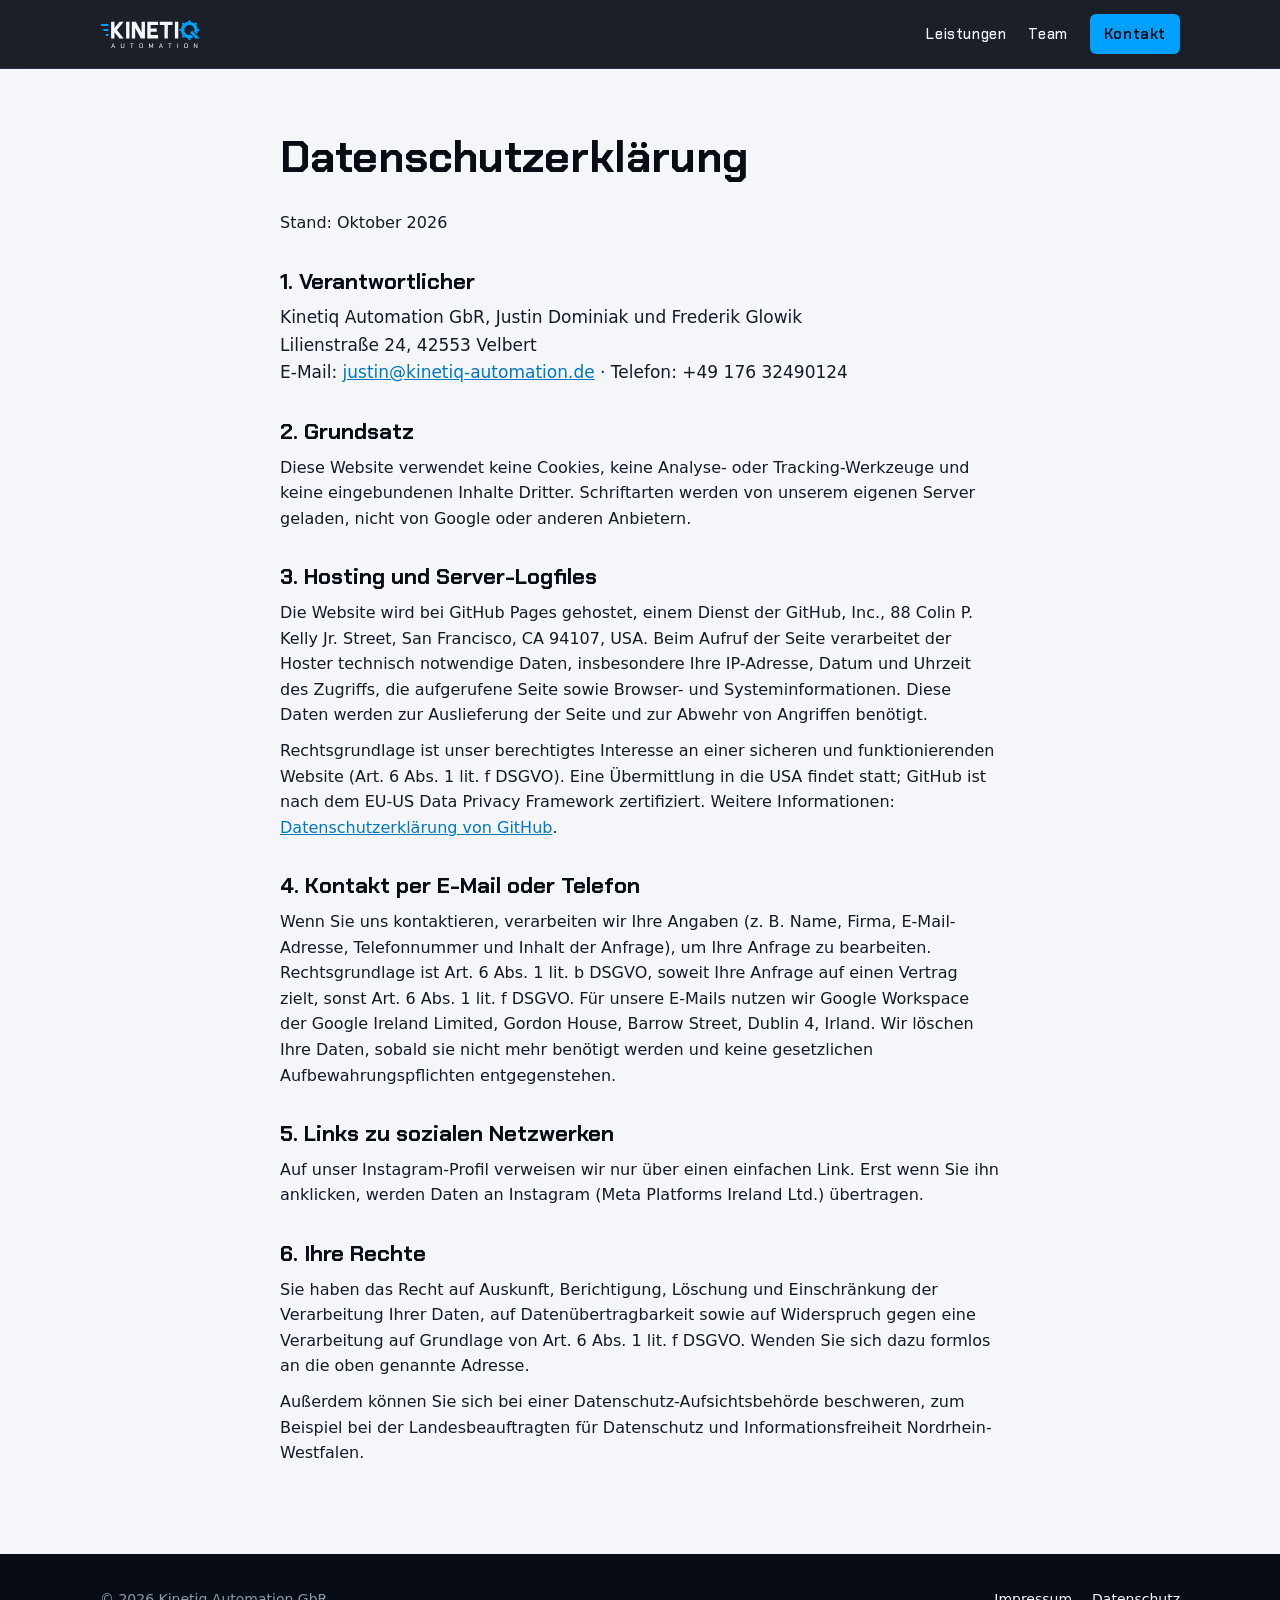
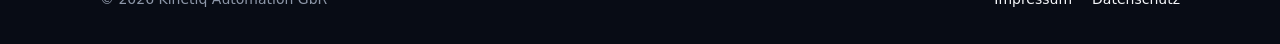
==== datenschutz.html @ 2aa6f2ab "Kinetiq Website: erste Version (ohne Teamfotos) Co-Authored-By: Claude Opus 5.5 <noreply@anthropic.c" ====
<!doctype html>
<html lang="de">
<head>
<meta charset="utf-8">
<meta name="viewport" content="width=device-width, initial-scale=1, viewport-fit=cover">
<title>Datenschutz – Kinetiq Automation</title>
<meta name="robots" content="noindex">
<meta name="theme-color" content="#080C15">
<link rel="icon" type="image/png" href="assets/img/favicon.png">
<link rel="stylesheet" href="assets/site.css">
</head>
<body>
<header class="top"><div class="wrap"><a href="index.html" aria-label="Zur Startseite"><img src="assets/img/logo.svg" alt="Kinetiq Automation" width="180" height="40"></a><nav class="nav" aria-label="Hauptnavigation"><a href="index.html#leistungen">Leistungen</a><a href="index.html#team">Team</a><a class="cta" href="index.html#kontakt">Kontakt</a></nav></div></header>
<main class="legal"><div class="wrap">
<h1>Datenschutzerklärung</h1>
<p>Stand: Oktober 2026</p>
<h2>1. Verantwortlicher</h2>
<address>Kinetiq Automation GbR, Justin Dominiak und Frederik Glowik<br>Lilienstraße 24, 42553 Velbert<br>E-Mail: <a href="mailto:justin@kinetiq-automation.de">justin@kinetiq-automation.de</a> · Telefon: +49 176 32490124</address>
<h2>2. Grundsatz</h2>
<p>Diese Website verwendet keine Cookies, keine Analyse- oder Tracking-Werkzeuge und keine eingebundenen Inhalte Dritter. Schriftarten werden von unserem eigenen Server geladen, nicht von Google oder anderen Anbietern.</p>
<h2>3. Hosting und Server-Logfiles</h2>
<p>Die Website wird bei GitHub Pages gehostet, einem Dienst der GitHub, Inc., 88 Colin P. Kelly Jr. Street, San Francisco, CA 94107, USA. Beim Aufruf der Seite verarbeitet der Hoster technisch notwendige Daten, insbesondere Ihre IP-Adresse, Datum und Uhrzeit des Zugriffs, die aufgerufene Seite sowie Browser- und Systeminformationen. Diese Daten werden zur Auslieferung der Seite und zur Abwehr von Angriffen benötigt.</p>
<p>Rechtsgrundlage ist unser berechtigtes Interesse an einer sicheren und funktionierenden Website (Art. 6 Abs. 1 lit. f DSGVO). Eine Übermittlung in die USA findet statt; GitHub ist nach dem EU-US Data Privacy Framework zertifiziert. Weitere Informationen: <a href="https://docs.github.com/de/site-policy/privacy-policies/github-general-privacy-statement" rel="noopener">Datenschutzerklärung von GitHub</a>.</p>
<h2>4. Kontakt per E-Mail oder Telefon</h2>
<p>Wenn Sie uns kontaktieren, verarbeiten wir Ihre Angaben (z. B. Name, Firma, E-Mail-Adresse, Telefonnummer und Inhalt der Anfrage), um Ihre Anfrage zu bearbeiten. Rechtsgrundlage ist Art. 6 Abs. 1 lit. b DSGVO, soweit Ihre Anfrage auf einen Vertrag zielt, sonst Art. 6 Abs. 1 lit. f DSGVO. Für unsere E-Mails nutzen wir Google Workspace der Google Ireland Limited, Gordon House, Barrow Street, Dublin 4, Irland. Wir löschen Ihre Daten, sobald sie nicht mehr benötigt werden und keine gesetzlichen Aufbewahrungspflichten entgegenstehen.</p>
<h2>5. Links zu sozialen Netzwerken</h2>
<p>Auf unser Instagram-Profil verweisen wir nur über einen einfachen Link. Erst wenn Sie ihn anklicken, werden Daten an Instagram (Meta Platforms Ireland Ltd.) übertragen.</p>
<h2>6. Ihre Rechte</h2>
<p>Sie haben das Recht auf Auskunft, Berichtigung, Löschung und Einschränkung der Verarbeitung Ihrer Daten, auf Datenübertragbarkeit sowie auf Widerspruch gegen eine Verarbeitung auf Grundlage von Art. 6 Abs. 1 lit. f DSGVO. Wenden Sie sich dazu formlos an die oben genannte Adresse.</p>
<p>Außerdem können Sie sich bei einer Datenschutz-Aufsichtsbehörde beschweren, zum Beispiel bei der Landesbeauftragten für Datenschutz und Informationsfreiheit Nordrhein-Westfalen.</p>
</div></main>
<footer><div class="wrap"><span>© 2026 Kinetiq Automation GbR</span><nav aria-label="Rechtliches"><a href="impressum.html">Impressum</a><a href="datenschutz.html">Datenschutz</a></nav></div></footer>
</body></html>
---- assets/site.css ----
/* Kinetiq Automation – Website
   Konzept: Navy-Hero wie die Visitenkarte, helle Stahlweiß-Flächen für Inhalte,
   Typenschild als Kontaktblock. Farben = feste Kinetiq-Palette. */
@font-face{font-family:"Chakra Petch";font-weight:500;font-display:swap;src:url(fonts/ChakraPetch-Medium.woff2) format("woff2")}
@font-face{font-family:"Chakra Petch";font-weight:600;font-display:swap;src:url(fonts/ChakraPetch-SemiBold.woff2) format("woff2")}
@font-face{font-family:"Chakra Petch";font-weight:700;font-display:swap;src:url(fonts/ChakraPetch-Bold.woff2) format("woff2")}

:root{
  --blau:#00A0FD; --blau-tief:#0077C2; --navy:#080C15; --navy-2:#111A2A; --navy-line:#24304A;
  --stahl:#F4F6F9; --stahl-2:#E7EBF1; --grau:#8D97A8; --ink:#141A26; --muted:#4F5A6D; --weiss:#FFFFFF;
  --display:"Chakra Petch", "Segoe UI", system-ui, sans-serif;
  --body:system-ui, -apple-system, "Segoe UI", Roboto, "Helvetica Neue", Arial, sans-serif;
  --max:1120px;
  color-scheme:light;
}
*{box-sizing:border-box}
html{scroll-behavior:smooth}
body{margin:0;background:var(--stahl);color:var(--ink);font-family:var(--body);font-size:17px;line-height:1.6;-webkit-font-smoothing:antialiased}
img{max-width:100%;display:block}
a{color:var(--blau-tief)}
a:focus-visible,button:focus-visible{outline:3px solid var(--blau);outline-offset:3px;border-radius:4px}
.wrap{max-width:var(--max);margin:0 auto;padding-inline:20px}
.label{font-family:var(--display);font-weight:600;font-size:13px;letter-spacing:.16em;text-transform:uppercase;color:var(--blau-tief);margin:0 0 10px}
h1,h2,h3{font-family:var(--display);line-height:1.12;text-wrap:balance;margin:0}
h2{font-size:clamp(28px,4vw,40px);font-weight:700;color:var(--navy)}
h3{font-size:21px;font-weight:600;color:var(--navy)}
p{margin:0}

/* Kopfzeile */
.top{position:sticky;top:0;z-index:10;background:rgba(8,12,21,.92);backdrop-filter:blur(8px);border-bottom:1px solid var(--navy-line)}
.top .wrap{display:flex;align-items:center;justify-content:space-between;gap:16px;padding-block:14px}
.top img{height:30px;width:auto}
.nav{display:flex;gap:22px;align-items:center}
.nav a{font-family:var(--display);font-weight:500;font-size:15px;letter-spacing:.04em;color:var(--stahl);text-decoration:none}
.nav a:hover{color:var(--blau)}
.nav .cta{background:var(--blau);color:var(--navy);padding:8px 14px;border-radius:6px;font-weight:600}
.nav .cta:hover{color:var(--navy);background:#33B4FF}
@media (max-width:720px){.nav a:not(.cta){display:none}}

/* Hero */
.hero{background:var(--navy);color:var(--stahl);position:relative;overflow:hidden}
.hero::before{content:"";position:absolute;inset:0;background-image:linear-gradient(var(--navy-line) 1px,transparent 1px),linear-gradient(90deg,var(--navy-line) 1px,transparent 1px);background-size:48px 48px;opacity:.35;mask-image:linear-gradient(180deg,#000 0%,transparent 85%)}
.hero .wrap{position:relative;padding-block:84px 96px;display:grid;gap:28px}
.status{display:inline-flex;align-items:center;gap:10px;font-family:var(--display);font-weight:600;font-size:13px;letter-spacing:.16em;text-transform:uppercase;color:var(--grau);border:1px solid var(--navy-line);border-radius:999px;padding:6px 14px;width:fit-content}
.status i{width:9px;height:9px;border-radius:50%;background:#2BD67B;box-shadow:0 0 0 4px rgba(43,214,123,.18)}
.hero h1{font-size:clamp(40px,7vw,76px);font-weight:700;color:var(--weiss);max-width:14ch}
.hero h1 em{font-style:normal;color:var(--blau)}
.hero .lead{font-size:clamp(18px,2.2vw,21px);color:#C9D1DE;max-width:56ch}
.speed{display:flex;flex-direction:column;gap:7px;width:68px}
.speed span{height:7px;background:var(--blau);border-radius:1px}
.speed span:nth-child(2){margin-left:18px}.speed span:nth-child(3){margin-left:36px}
.btns{display:flex;flex-wrap:wrap;gap:12px}
.btn{font-family:var(--display);font-weight:600;font-size:16px;letter-spacing:.03em;text-decoration:none;padding:13px 20px;border-radius:6px;display:inline-block}
.btn.primary{background:var(--blau);color:var(--navy)}
.btn.primary:hover{background:#33B4FF}
.btn.ghost{border:1px solid var(--navy-line);color:var(--stahl)}
.btn.ghost:hover{border-color:var(--blau);color:var(--blau)}

/* Abschnitte */
section.block{padding-block:88px}
.head{display:grid;gap:12px;margin-bottom:40px;max-width:68ch}
.head p{color:var(--muted)}

/* Leistungen */
.services{display:grid;grid-template-columns:repeat(auto-fit,minmax(min(100%,250px),1fr));gap:18px}
.service{background:var(--weiss);border:1px solid var(--stahl-2);border-radius:8px;padding:26px 24px;display:grid;gap:10px;align-content:start}
.service .ico{width:42px;height:42px;color:var(--blau-tief)}
.service p{color:var(--muted);font-size:16px}
.service ul{margin:4px 0 0;padding-left:18px;color:var(--muted);font-size:15px;display:grid;gap:3px}

/* Ablauf */
.dark{background:var(--navy);color:var(--stahl)}
.dark h2,.dark h3{color:var(--weiss)}
.dark .label{color:var(--blau)}
.dark .head p{color:#B7C0CF}
.steps{display:grid;grid-template-columns:repeat(auto-fit,minmax(min(100%,230px),1fr));gap:0;border-top:1px solid var(--navy-line)}
.step{padding:26px 24px 28px 0;display:grid;gap:10px;align-content:start;border-bottom:1px solid var(--navy-line)}
.step .nr{font-family:var(--display);font-weight:700;font-size:15px;letter-spacing:.12em;color:var(--blau)}
.step p{color:#B7C0CF;font-size:16px}

/* Warum */
.why{display:grid;grid-template-columns:repeat(auto-fit,minmax(min(100%,300px),1fr));gap:40px;align-items:start}
.facts{display:grid;gap:18px}
.fact{display:grid;grid-template-columns:28px 1fr;gap:12px}
.fact svg{width:22px;height:22px;color:var(--blau-tief);margin-top:3px}
.fact b{font-family:var(--display);font-weight:600;font-size:18px;color:var(--navy);display:block}
.fact span{color:var(--muted);font-size:16px}

/* Team */
.team{display:grid;grid-template-columns:repeat(auto-fit,minmax(min(100%,340px),1fr));gap:22px;max-width:920px}
.person{background:var(--weiss);border:1px solid var(--stahl-2);border-radius:8px;overflow:hidden}
.person{display:grid;grid-template-columns:auto 1fr;align-items:center}
.mono{width:76px;height:76px;margin:20px 0 20px 20px;border-radius:8px;background:var(--navy);color:var(--blau);font-family:var(--display);font-weight:700;font-size:26px;letter-spacing:.04em;display:grid;place-items:center}
.person .info{padding:18px 20px 20px;display:grid;gap:4px}
.person .role{font-family:var(--display);font-weight:600;font-size:13px;letter-spacing:.14em;text-transform:uppercase;color:var(--blau-tief)}
.person .q{color:var(--muted);font-size:15px}
.person a{font-size:15px;text-decoration:none;overflow-wrap:anywhere}

/* Kontakt als Typenschild */
.contact{display:grid;grid-template-columns:repeat(auto-fit,minmax(min(100%,340px),1fr));gap:40px;align-items:center}
.plate{background:linear-gradient(160deg,#1A2335,#0B1120);border:1px solid var(--navy-line);border-radius:10px;padding:26px 26px 22px;position:relative;box-shadow:0 18px 40px rgba(8,12,21,.25)}
.plate::before,.plate::after{content:"";position:absolute;top:14px;width:9px;height:9px;border-radius:50%;background:#3A4660;box-shadow:inset 0 1px 1px rgba(0,0,0,.6)}
.plate::before{left:14px}.plate::after{right:14px}
.plate img{height:34px;width:auto;margin:6px 0 18px}
.plate dl{margin:0;display:grid;grid-template-columns:max-content 1fr;gap:9px 18px;font-size:15px}
.plate dt{font-family:var(--display);font-weight:600;font-size:12px;letter-spacing:.14em;text-transform:uppercase;color:var(--grau);padding-top:2px}
.plate dd{margin:0;color:var(--stahl);overflow-wrap:anywhere}
.plate dd a{color:var(--stahl);text-decoration:none}
.plate dd a:hover{color:var(--blau)}
.plate .ce{margin-top:18px;padding-top:12px;border-top:1px solid var(--navy-line);font-family:var(--display);font-size:12px;letter-spacing:.14em;color:var(--grau);display:flex;justify-content:space-between;gap:12px;flex-wrap:wrap}

/* Fußzeile */
footer{background:var(--navy);color:var(--grau);font-size:14px}
footer .wrap{padding-block:34px;display:flex;flex-wrap:wrap;gap:12px 28px;justify-content:space-between;align-items:center}
footer a{color:var(--stahl);text-decoration:none}
footer a:hover{color:var(--blau)}
footer nav{display:flex;gap:20px;flex-wrap:wrap}

/* Rechtstexte */
.legal{padding-block:64px 88px}
.legal .wrap{max-width:760px}
.legal h1{font-size:clamp(32px,5vw,44px);color:var(--navy);margin-bottom:28px}
.legal h2{font-size:22px;margin:34px 0 10px}
.legal p,.legal li{color:var(--ink);font-size:16px}
.legal p+p{margin-top:10px}
.legal address{font-style:normal}

@media (prefers-reduced-motion:reduce){html{scroll-behavior:auto}}
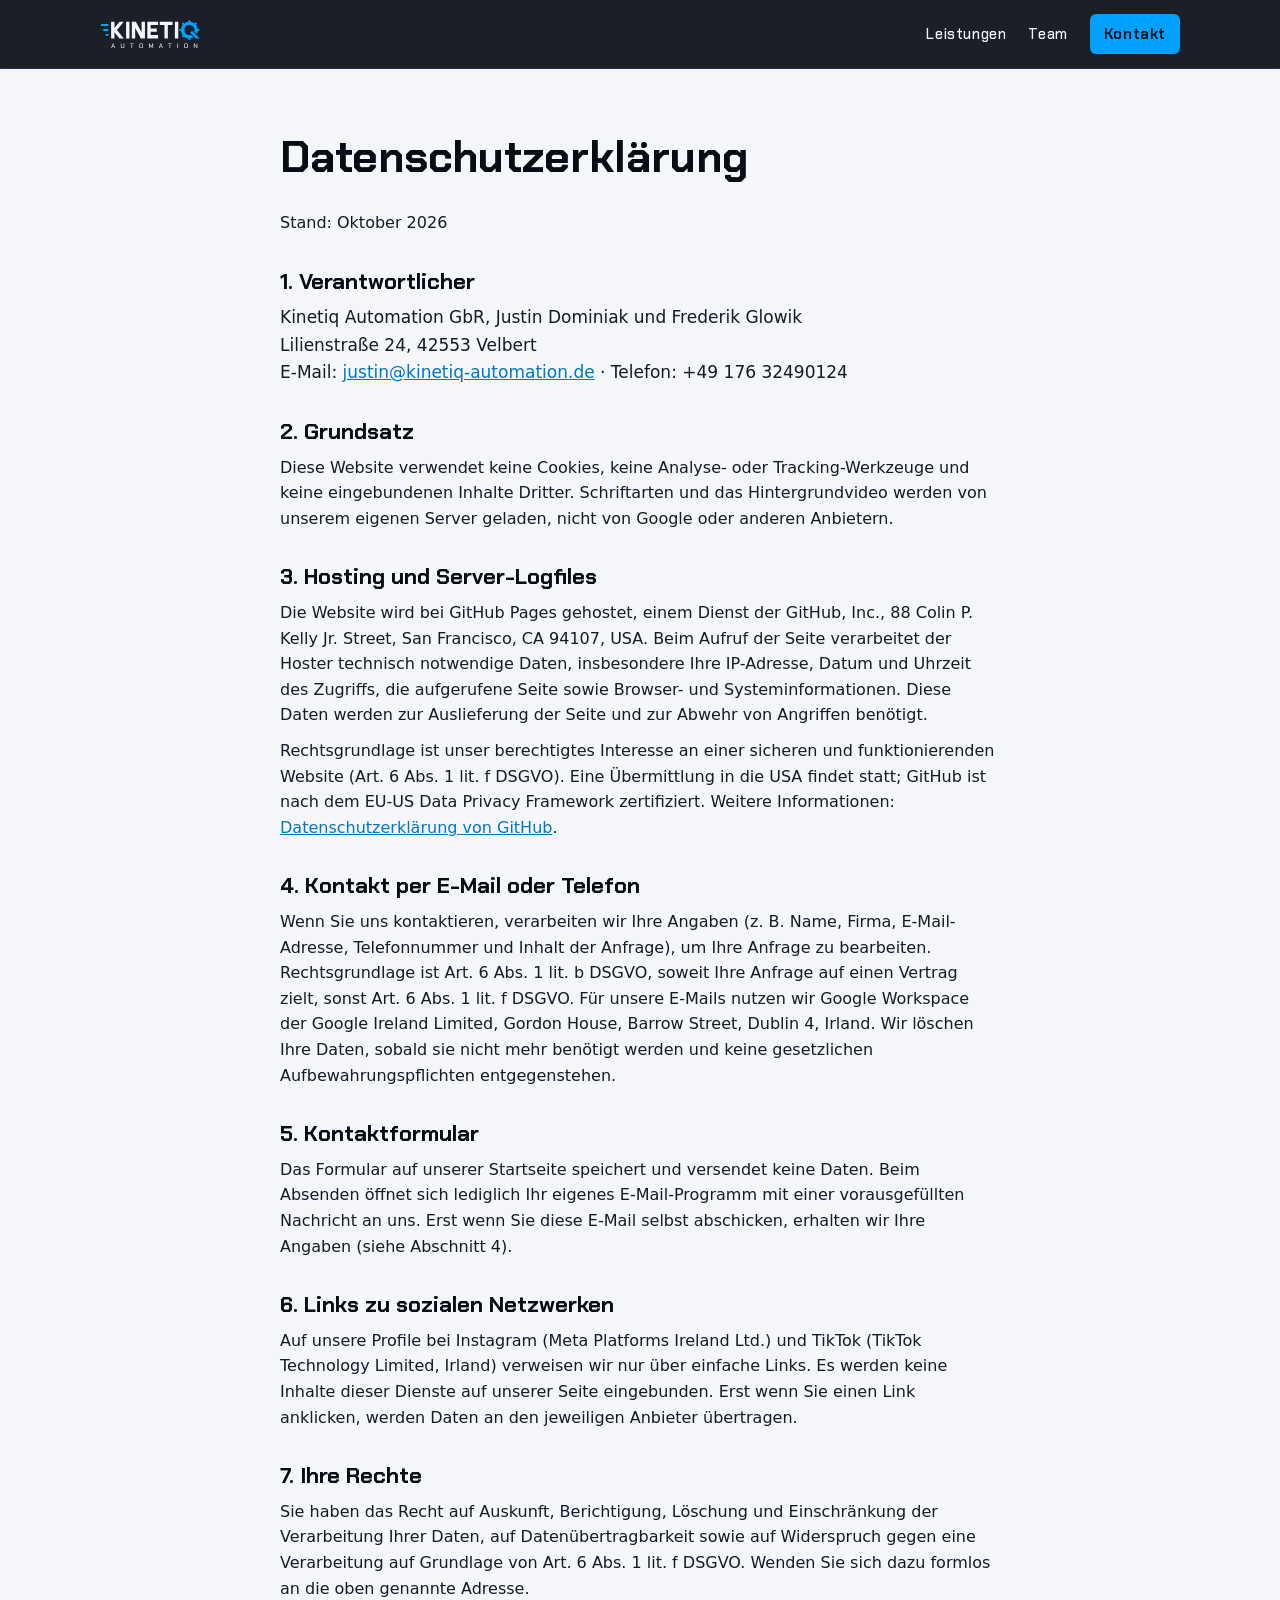
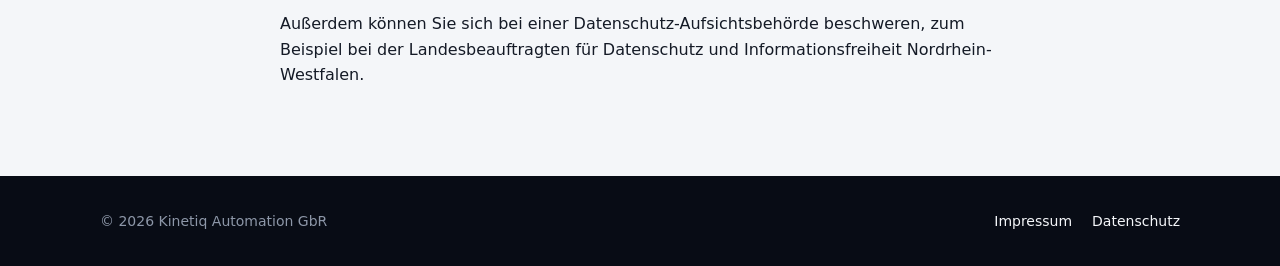
==== commit d9057e9e: "Übergangsseite: Website im Aufbau, Kontakte, Social Links, Anfrageformular, Video-Hintergrund Co-Aut" ====
--- a/datenschutz.html
+++ b/datenschutz.html
@@ -17,15 +17,17 @@
 <h2>1. Verantwortlicher</h2>
 <address>Kinetiq Automation GbR, Justin Dominiak und Frederik Glowik<br>Lilienstraße 24, 42553 Velbert<br>E-Mail: <a href="mailto:justin@kinetiq-automation.de">justin@kinetiq-automation.de</a> · Telefon: +49 176 32490124</address>
 <h2>2. Grundsatz</h2>
-<p>Diese Website verwendet keine Cookies, keine Analyse- oder Tracking-Werkzeuge und keine eingebundenen Inhalte Dritter. Schriftarten werden von unserem eigenen Server geladen, nicht von Google oder anderen Anbietern.</p>
+<p>Diese Website verwendet keine Cookies, keine Analyse- oder Tracking-Werkzeuge und keine eingebundenen Inhalte Dritter. Schriftarten und das Hintergrundvideo werden von unserem eigenen Server geladen, nicht von Google oder anderen Anbietern.</p>
 <h2>3. Hosting und Server-Logfiles</h2>
 <p>Die Website wird bei GitHub Pages gehostet, einem Dienst der GitHub, Inc., 88 Colin P. Kelly Jr. Street, San Francisco, CA 94107, USA. Beim Aufruf der Seite verarbeitet der Hoster technisch notwendige Daten, insbesondere Ihre IP-Adresse, Datum und Uhrzeit des Zugriffs, die aufgerufene Seite sowie Browser- und Systeminformationen. Diese Daten werden zur Auslieferung der Seite und zur Abwehr von Angriffen benötigt.</p>
 <p>Rechtsgrundlage ist unser berechtigtes Interesse an einer sicheren und funktionierenden Website (Art. 6 Abs. 1 lit. f DSGVO). Eine Übermittlung in die USA findet statt; GitHub ist nach dem EU-US Data Privacy Framework zertifiziert. Weitere Informationen: <a href="https://docs.github.com/de/site-policy/privacy-policies/github-general-privacy-statement" rel="noopener">Datenschutzerklärung von GitHub</a>.</p>
 <h2>4. Kontakt per E-Mail oder Telefon</h2>
 <p>Wenn Sie uns kontaktieren, verarbeiten wir Ihre Angaben (z. B. Name, Firma, E-Mail-Adresse, Telefonnummer und Inhalt der Anfrage), um Ihre Anfrage zu bearbeiten. Rechtsgrundlage ist Art. 6 Abs. 1 lit. b DSGVO, soweit Ihre Anfrage auf einen Vertrag zielt, sonst Art. 6 Abs. 1 lit. f DSGVO. Für unsere E-Mails nutzen wir Google Workspace der Google Ireland Limited, Gordon House, Barrow Street, Dublin 4, Irland. Wir löschen Ihre Daten, sobald sie nicht mehr benötigt werden und keine gesetzlichen Aufbewahrungspflichten entgegenstehen.</p>
-<h2>5. Links zu sozialen Netzwerken</h2>
-<p>Auf unser Instagram-Profil verweisen wir nur über einen einfachen Link. Erst wenn Sie ihn anklicken, werden Daten an Instagram (Meta Platforms Ireland Ltd.) übertragen.</p>
-<h2>6. Ihre Rechte</h2>
+<h2>5. Kontaktformular</h2>
+<p>Das Formular auf unserer Startseite speichert und versendet keine Daten. Beim Absenden öffnet sich lediglich Ihr eigenes E-Mail-Programm mit einer vorausgefüllten Nachricht an uns. Erst wenn Sie diese E-Mail selbst abschicken, erhalten wir Ihre Angaben (siehe Abschnitt 4).</p>
+<h2>6. Links zu sozialen Netzwerken</h2>
+<p>Auf unsere Profile bei Instagram (Meta Platforms Ireland Ltd.) und TikTok (TikTok Technology Limited, Irland) verweisen wir nur über einfache Links. Es werden keine Inhalte dieser Dienste auf unserer Seite eingebunden. Erst wenn Sie einen Link anklicken, werden Daten an den jeweiligen Anbieter übertragen.</p>
+<h2>7. Ihre Rechte</h2>
 <p>Sie haben das Recht auf Auskunft, Berichtigung, Löschung und Einschränkung der Verarbeitung Ihrer Daten, auf Datenübertragbarkeit sowie auf Widerspruch gegen eine Verarbeitung auf Grundlage von Art. 6 Abs. 1 lit. f DSGVO. Wenden Sie sich dazu formlos an die oben genannte Adresse.</p>
 <p>Außerdem können Sie sich bei einer Datenschutz-Aufsichtsbehörde beschweren, zum Beispiel bei der Landesbeauftragten für Datenschutz und Informationsfreiheit Nordrhein-Westfalen.</p>
 </div></main>
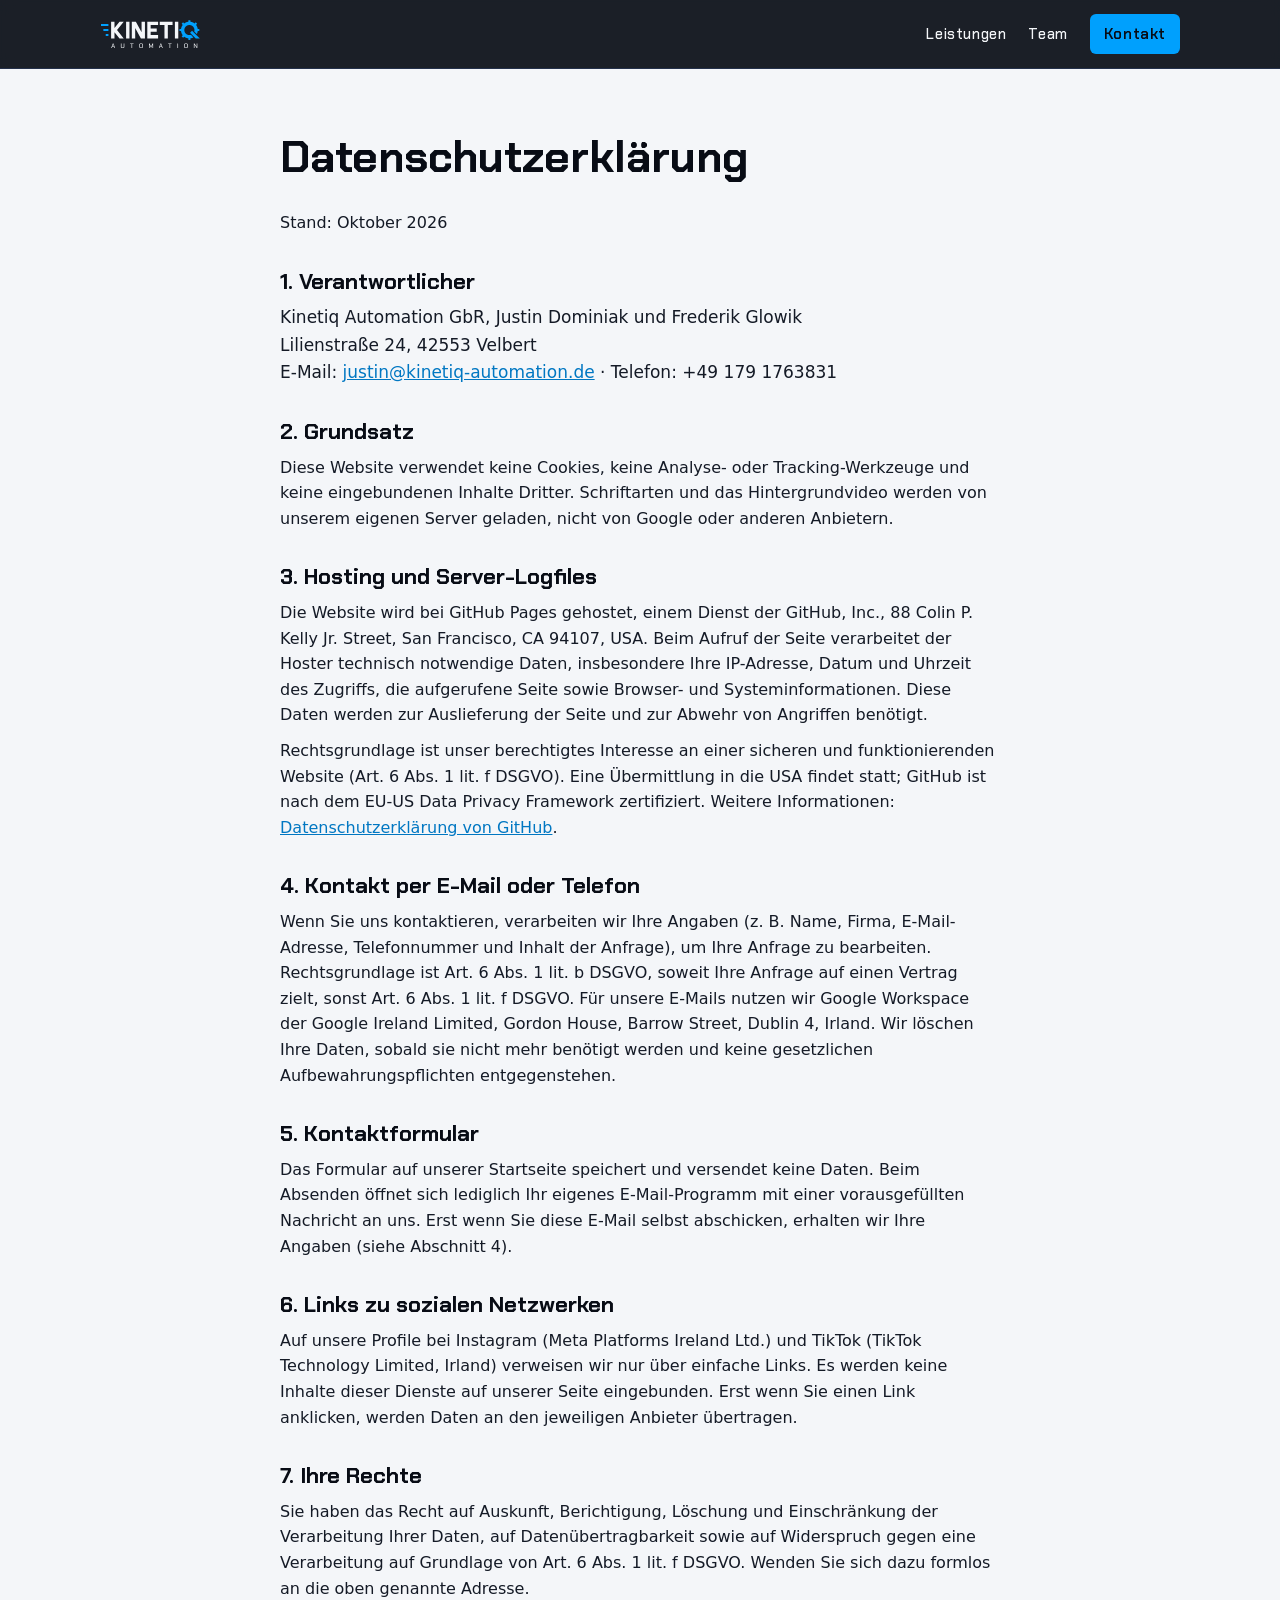
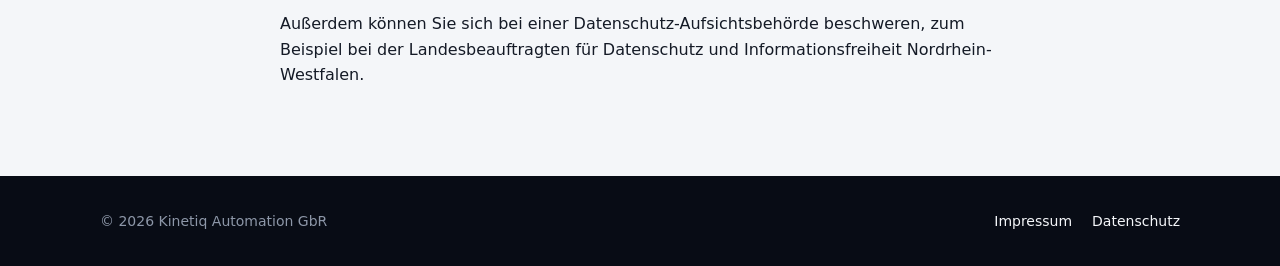
==== commit 0c278865: "Justin: neue Geschäftsnummer +49 179 1763831 Co-Authored-By: Claude Opus 5.5 <noreply@anthropic.com>" ====
--- a/datenschutz.html
+++ b/datenschutz.html
@@ -15,7 +15,7 @@
 <h1>Datenschutzerklärung</h1>
 <p>Stand: Oktober 2026</p>
 <h2>1. Verantwortlicher</h2>
-<address>Kinetiq Automation GbR, Justin Dominiak und Frederik Glowik<br>Lilienstraße 24, 42553 Velbert<br>E-Mail: <a href="mailto:justin@kinetiq-automation.de">justin@kinetiq-automation.de</a> · Telefon: +49 176 32490124</address>
+<address>Kinetiq Automation GbR, Justin Dominiak und Frederik Glowik<br>Lilienstraße 24, 42553 Velbert<br>E-Mail: <a href="mailto:justin@kinetiq-automation.de">justin@kinetiq-automation.de</a> · Telefon: +49 179 1763831</address>
 <h2>2. Grundsatz</h2>
 <p>Diese Website verwendet keine Cookies, keine Analyse- oder Tracking-Werkzeuge und keine eingebundenen Inhalte Dritter. Schriftarten und das Hintergrundvideo werden von unserem eigenen Server geladen, nicht von Google oder anderen Anbietern.</p>
 <h2>3. Hosting und Server-Logfiles</h2>
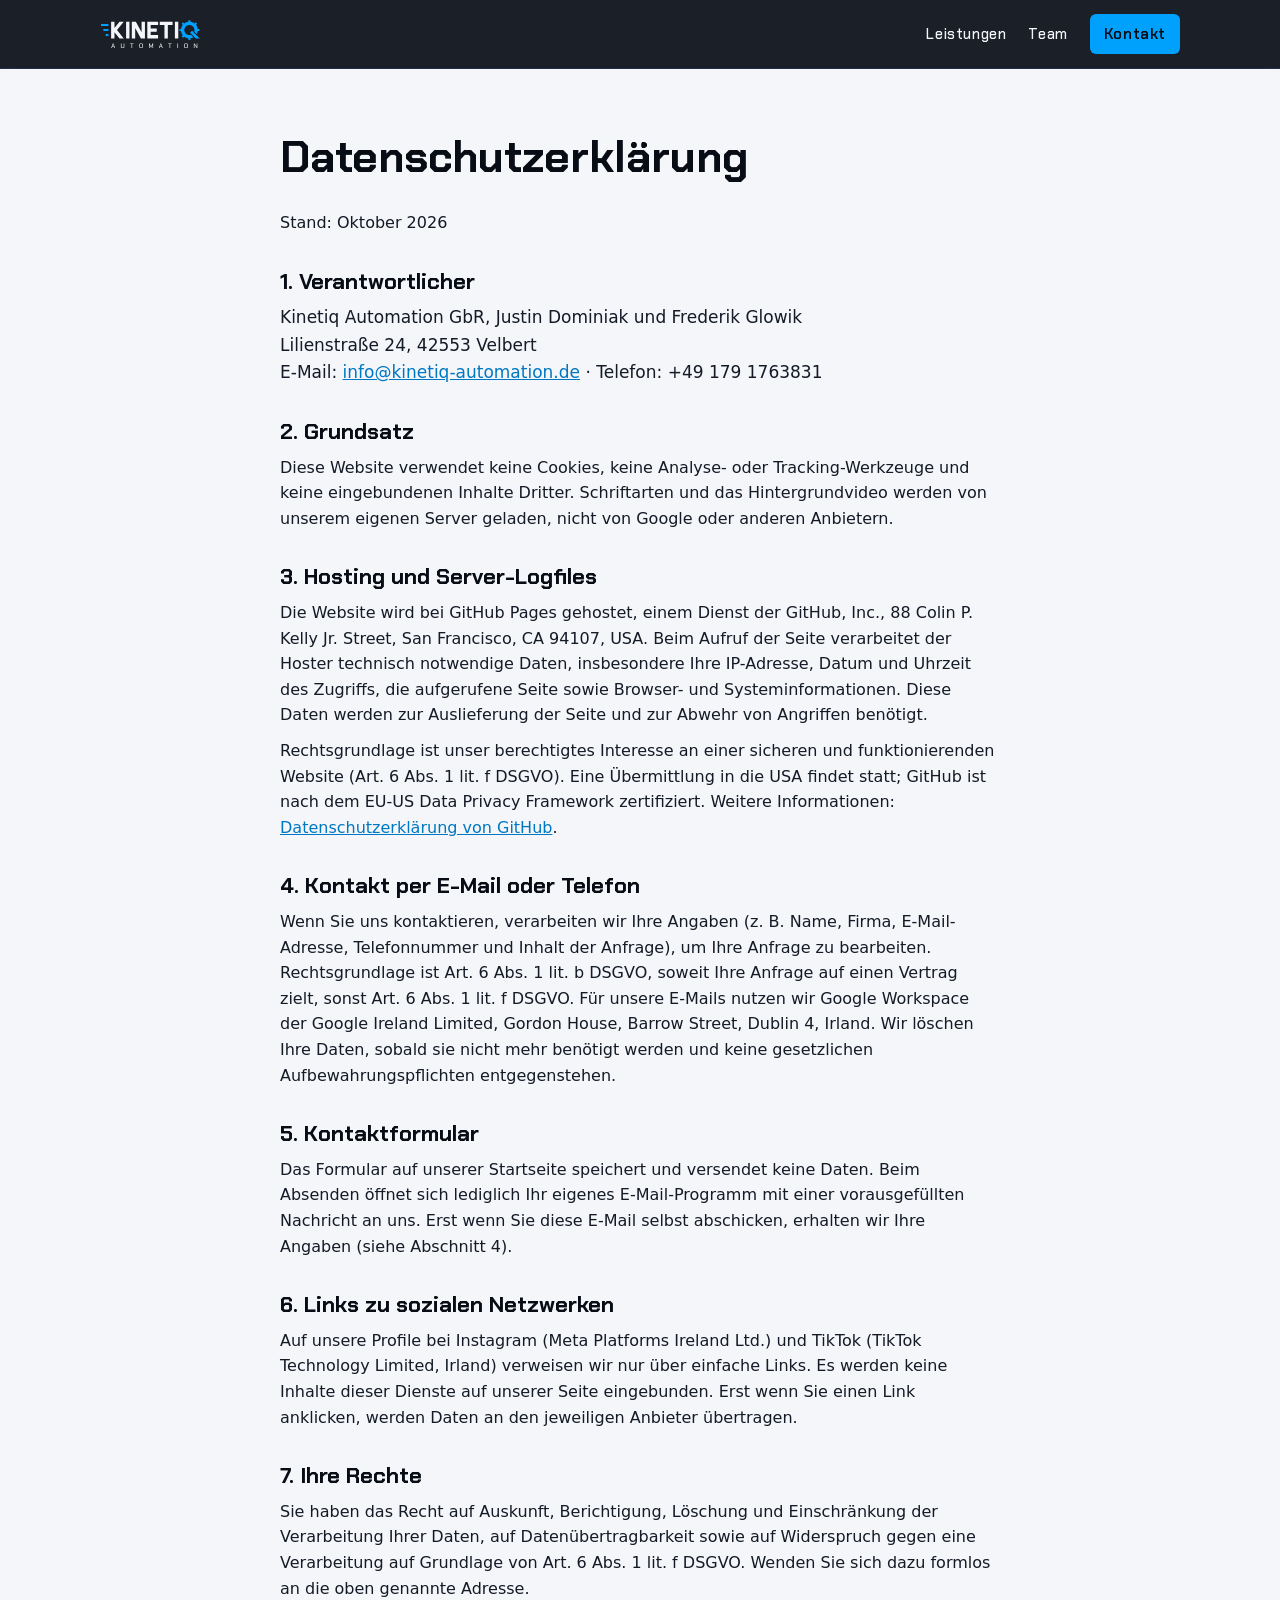
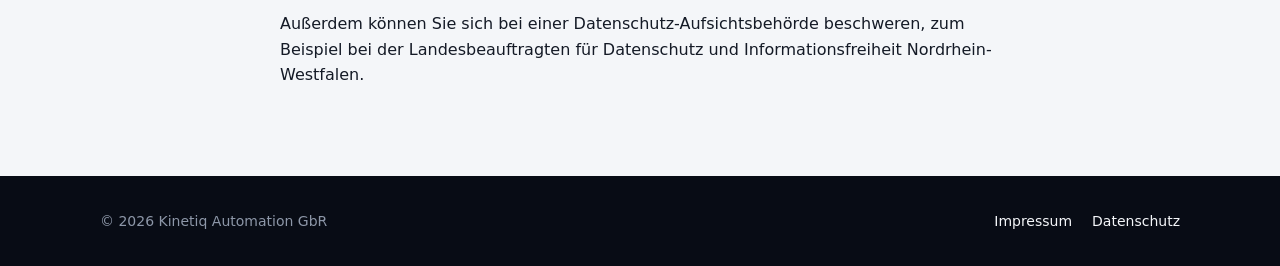
==== commit 583bff20: "Kontakt auf info@kinetiq-automation.de umstellen (Formular, Impressum, Datenschutz) Co-Authored-By: " ====
--- a/datenschutz.html
+++ b/datenschutz.html
@@ -15,7 +15,7 @@
 <h1>Datenschutzerklärung</h1>
 <p>Stand: Oktober 2026</p>
 <h2>1. Verantwortlicher</h2>
-<address>Kinetiq Automation GbR, Justin Dominiak und Frederik Glowik<br>Lilienstraße 24, 42553 Velbert<br>E-Mail: <a href="mailto:justin@kinetiq-automation.de">justin@kinetiq-automation.de</a> · Telefon: +49 179 1763831</address>
+<address>Kinetiq Automation GbR, Justin Dominiak und Frederik Glowik<br>Lilienstraße 24, 42553 Velbert<br>E-Mail: <a href="mailto:info@kinetiq-automation.de">info@kinetiq-automation.de</a> · Telefon: +49 179 1763831</address>
 <h2>2. Grundsatz</h2>
 <p>Diese Website verwendet keine Cookies, keine Analyse- oder Tracking-Werkzeuge und keine eingebundenen Inhalte Dritter. Schriftarten und das Hintergrundvideo werden von unserem eigenen Server geladen, nicht von Google oder anderen Anbietern.</p>
 <h2>3. Hosting und Server-Logfiles</h2>
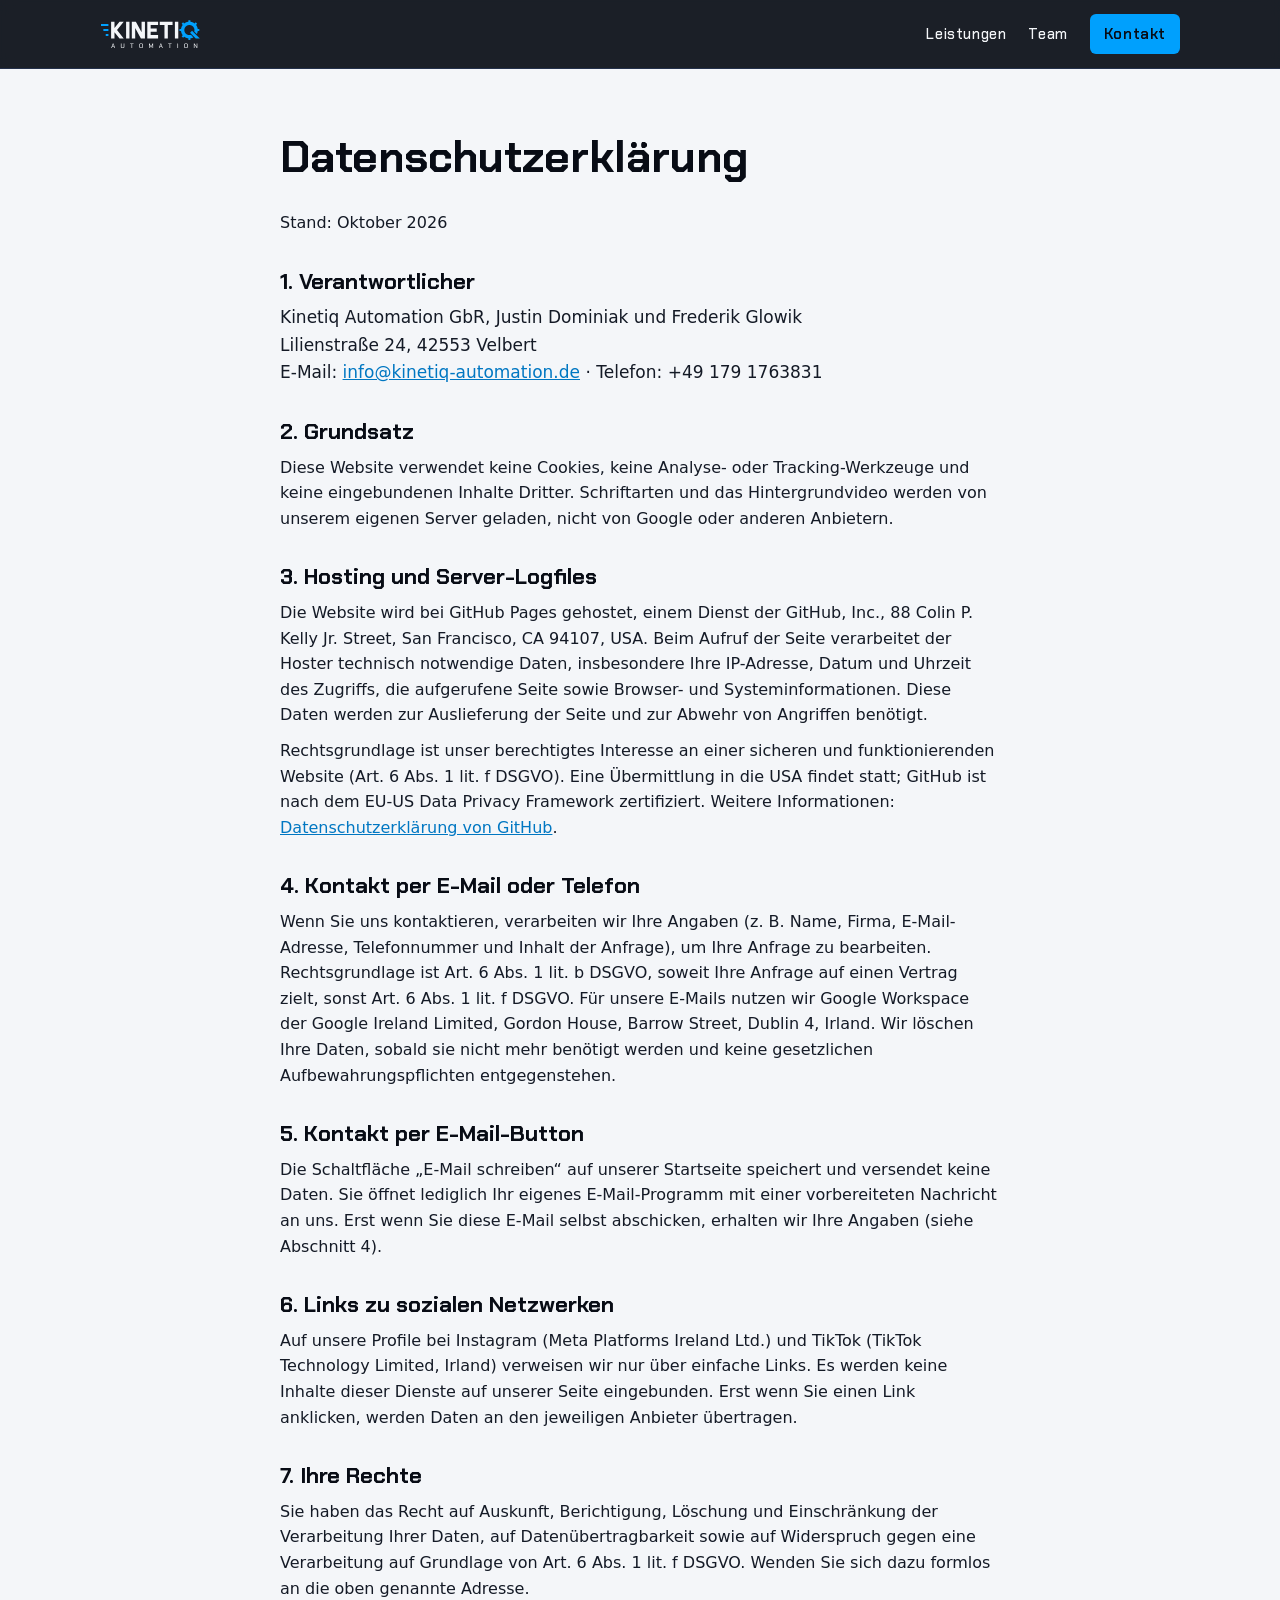
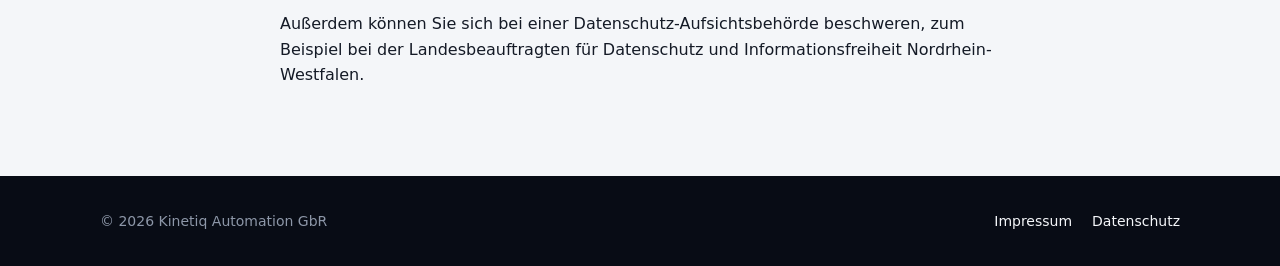
==== commit d3580f77: "Kontakt: Formular durch E-Mail- und Anruf-Button ersetzen Co-Authored-By: Claude Opus 5.5 <noreply@a" ====
--- a/datenschutz.html
+++ b/datenschutz.html
@@ -23,8 +23,8 @@
 <p>Rechtsgrundlage ist unser berechtigtes Interesse an einer sicheren und funktionierenden Website (Art. 6 Abs. 1 lit. f DSGVO). Eine Übermittlung in die USA findet statt; GitHub ist nach dem EU-US Data Privacy Framework zertifiziert. Weitere Informationen: <a href="https://docs.github.com/de/site-policy/privacy-policies/github-general-privacy-statement" rel="noopener">Datenschutzerklärung von GitHub</a>.</p>
 <h2>4. Kontakt per E-Mail oder Telefon</h2>
 <p>Wenn Sie uns kontaktieren, verarbeiten wir Ihre Angaben (z. B. Name, Firma, E-Mail-Adresse, Telefonnummer und Inhalt der Anfrage), um Ihre Anfrage zu bearbeiten. Rechtsgrundlage ist Art. 6 Abs. 1 lit. b DSGVO, soweit Ihre Anfrage auf einen Vertrag zielt, sonst Art. 6 Abs. 1 lit. f DSGVO. Für unsere E-Mails nutzen wir Google Workspace der Google Ireland Limited, Gordon House, Barrow Street, Dublin 4, Irland. Wir löschen Ihre Daten, sobald sie nicht mehr benötigt werden und keine gesetzlichen Aufbewahrungspflichten entgegenstehen.</p>
-<h2>5. Kontaktformular</h2>
-<p>Das Formular auf unserer Startseite speichert und versendet keine Daten. Beim Absenden öffnet sich lediglich Ihr eigenes E-Mail-Programm mit einer vorausgefüllten Nachricht an uns. Erst wenn Sie diese E-Mail selbst abschicken, erhalten wir Ihre Angaben (siehe Abschnitt 4).</p>
+<h2>5. Kontakt per E-Mail-Button</h2>
+<p>Die Schaltfläche „E-Mail schreiben“ auf unserer Startseite speichert und versendet keine Daten. Sie öffnet lediglich Ihr eigenes E-Mail-Programm mit einer vorbereiteten Nachricht an uns. Erst wenn Sie diese E-Mail selbst abschicken, erhalten wir Ihre Angaben (siehe Abschnitt 4).</p>
 <h2>6. Links zu sozialen Netzwerken</h2>
 <p>Auf unsere Profile bei Instagram (Meta Platforms Ireland Ltd.) und TikTok (TikTok Technology Limited, Irland) verweisen wir nur über einfache Links. Es werden keine Inhalte dieser Dienste auf unserer Seite eingebunden. Erst wenn Sie einen Link anklicken, werden Daten an den jeweiligen Anbieter übertragen.</p>
 <h2>7. Ihre Rechte</h2>
